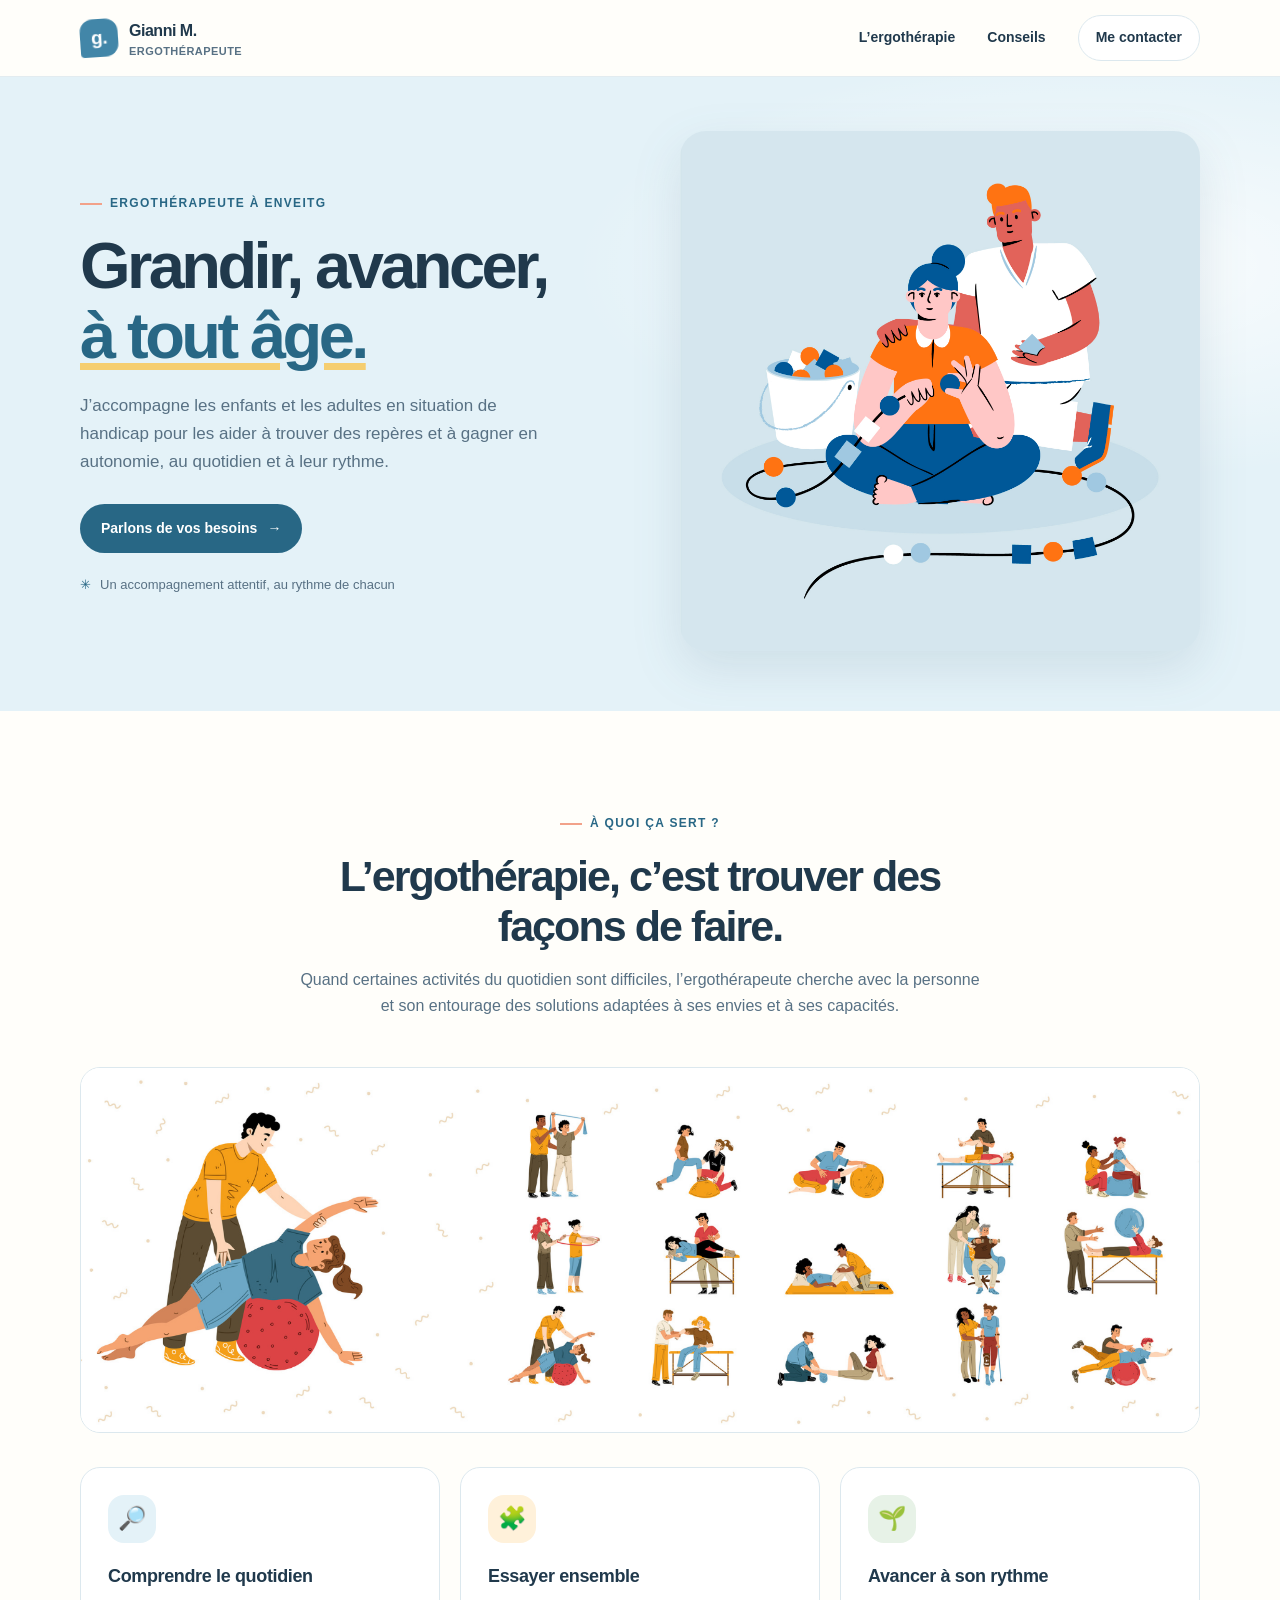
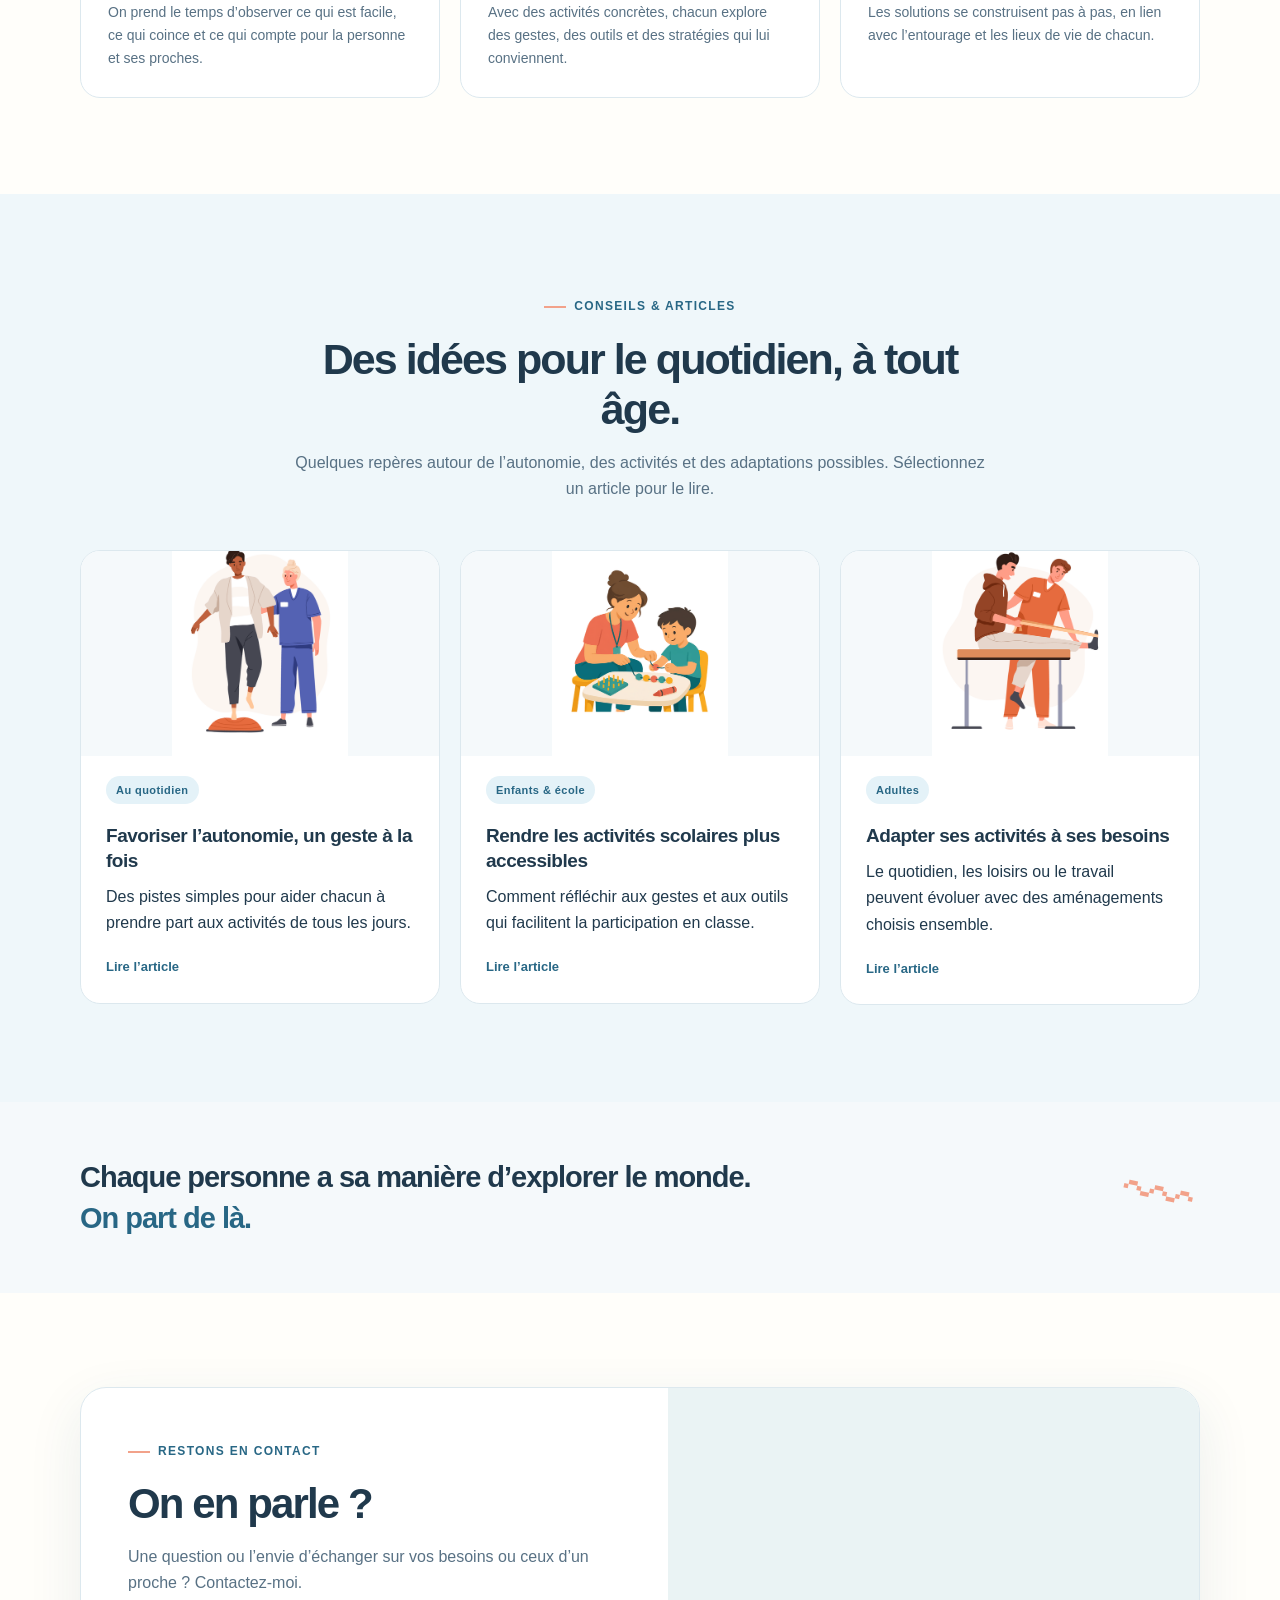
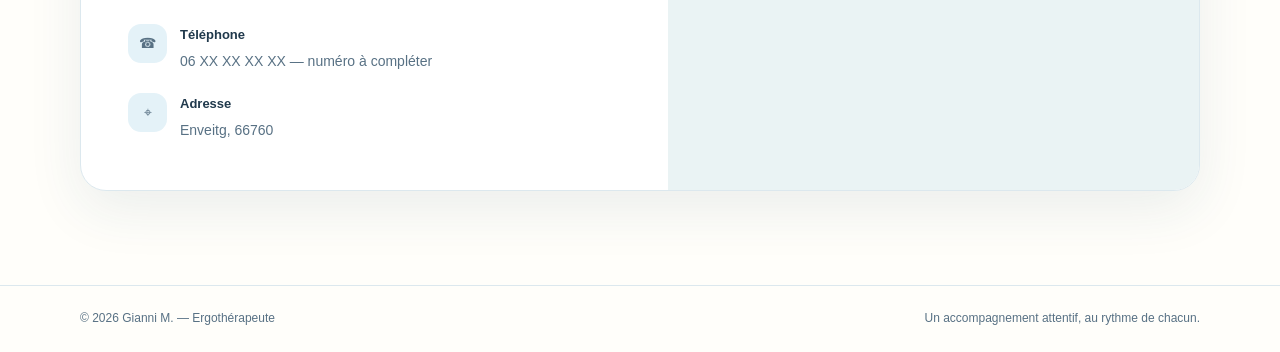
==== index.html @ ee111bc8 "Créer le site de Gianni M. Co-authored-by: Copilot <223556219+Copilot@users.noreply.github.com>" ====
﻿<!doctype html>
<html lang="fr">
<head>
  <meta charset="utf-8">
  <meta name="viewport" content="width=device-width, initial-scale=1">
  <meta name="theme-color" content="#f3f8fc">
  <meta name="description" content="Gianni M., ergothérapeute à Enveitg. Un accompagnement attentif pour aider les enfants et les adultes à gagner en autonomie au quotidien.">
  <title>Gianni M. — Ergothérapeute à Enveitg</title>
  <link rel="stylesheet" href="css/style.css">

</head>
<body>
  <header class="topbar">
    <nav class="nav wrap" aria-label="Navigation principale">
      <a class="brand" href="#" aria-label="Gianni M., accueil">
        <span class="brand-mark" aria-hidden="true">g.</span>
        <span>Gianni M.<small>ERGOTHÉRAPEUTE</small></span>
      </a>
      <div class="nav-links">
        <a href="#ergotherapie">L’ergothérapie</a>
        <a href="#conseils">Conseils</a>
        <a class="nav-contact" href="#contact">Me contacter</span></a>
      </div>
    </nav>
  </header>

  <main>
    <section class="hero" aria-labelledby="hero-title">
      <div class="hero-grid wrap">
        <div class="hero-copy">
          <p class="eyebrow">Ergothérapeute à Enveitg</p>
          <h1 id="hero-title">Grandir, avancer,<br><em>à tout âge.</em></h1>
          <p>J’accompagne les enfants et les adultes en situation de handicap pour les aider à trouver des repères et à gagner en autonomie, au quotidien et à leur rythme.</p>
          <a class="button" href="#contact">Parlons de vos besoins <span aria-hidden="true">→</span></a>
          <div class="hero-note"><span aria-hidden="true">✳</span> Un accompagnement attentif, au rythme de chacun</div>
        </div>
        <img class="hero-image" src="img/hero.jpg" alt="Un professionnel accompagne une enfant lors d’une activité" fetchpriority="high">
      </div>
    </section>

    <section class="section wrap" id="ergotherapie" aria-labelledby="ergo-title">
      <div class="section-heading">
        <p class="eyebrow">À quoi ça sert ?</p>
        <h2 id="ergo-title">L’ergothérapie, c’est trouver des façons de faire.</h2>
        <p>Quand certaines activités du quotidien sont difficiles, l’ergothérapeute cherche avec la personne et son entourage des solutions adaptées à ses envies et à ses capacités.</p>
      </div>
      <img class="explainer-image" src="img/image2.png" alt="Illustrations de personnes de différents âges accompagnées lors d’activités thérapeutiques" loading="lazy" decoding="async">
      <div class="steps">
        <article class="step">
          <div class="step-icon" aria-hidden="true">🔎</div>
          <h3>Comprendre le quotidien</h3>
          <p>On prend le temps d’observer ce qui est facile, ce qui coince et ce qui compte pour la personne et ses proches.</p>
        </article>
        <article class="step">
          <div class="step-icon" aria-hidden="true">🧩</div>
          <h3>Essayer ensemble</h3>
          <p>Avec des activités concrètes, chacun explore des gestes, des outils et des stratégies qui lui conviennent.</p>
        </article>
        <article class="step">
          <div class="step-icon" aria-hidden="true">🌱</div>
          <h3>Avancer à son rythme</h3>
          <p>Les solutions se construisent pas à pas, en lien avec l’entourage et les lieux de vie de chacun.</p>
        </article>
      </div>
    </section>

    <section class="section blog-section" id="conseils" aria-labelledby="conseils-title">
      <div class="section-heading">
        <p class="eyebrow">Conseils &amp; articles</p>
        <h2 id="conseils-title">Des idées pour le quotidien, à tout âge.</h2>
        <p>Quelques repères autour de l’autonomie, des activités et des adaptations possibles. Sélectionnez un article pour le lire.</p>
      </div>
      <div class="article-grid">
        <a class="blog-card blog-card--link" href="article.html?id=autonomie">
          <img class="blog-card-image blog-card-image--daily" src="img/autonomie.png" alt="Un adulte s’exerce à l’équilibre avec l’aide d’une professionnelle" loading="lazy" decoding="async">
          <span class="blog-card-body">
            <span class="blog-category">Au quotidien</span>
            <h3>Favoriser l’autonomie, un geste à la fois</h3>
            <p>Des pistes simples pour aider chacun à prendre part aux activités de tous les jours.</p>
            <span class="blog-readmore">Lire l’article</span>
          </span>
        </a>

        <a class="blog-card blog-card--link" href="article.html?id=ecole">
          <img class="blog-card-image blog-card-image--school" src="img/enfant.png" alt="Un enfant réalise une activité manuelle accompagné par une professionnelle" loading="lazy" decoding="async">
          <span class="blog-card-body">
            <span class="blog-category">Enfants &amp; école</span>
            <h3>Rendre les activités scolaires plus accessibles</h3>
            <p>Comment réfléchir aux gestes et aux outils qui facilitent la participation en classe.</p>
            <span class="blog-readmore">Lire l’article</span>
          </span>
        </a>

        <a class="blog-card blog-card--link" href="article.html?id=adultes">
          <img class="blog-card-image blog-card-image--adult" src="img/exercices.png" alt="Un adulte s’exerce avec l’aide d’un professionnel" loading="lazy" decoding="async">
          <span class="blog-card-body">
            <span class="blog-category">Adultes</span>
            <h3>Adapter ses activités à ses besoins</h3>
            <p>Le quotidien, les loisirs ou le travail peuvent évoluer avec des aménagements choisis ensemble.</p>
            <span class="blog-readmore">Lire l’article</span>
          </span>
        </a>
      </div>
    </section>

    <aside class="quote-band" aria-label="Une approche personnalisée">
      <div class="quote-inner wrap">
        <p>Chaque personne a sa manière d’explorer le monde. <span>On part de là.</span></p>
        <span class="quote-doodle" aria-hidden="true">〰</span>
      </div>
    </aside>

    <section class="contact-section wrap" id="contact" aria-labelledby="contact-title">
      <div class="contact-card">
        <div class="contact-copy">
          <p class="eyebrow">Restons en contact</p>
          <h2 id="contact-title">On en parle ?</h2>
          <p>Une question ou l’envie d’échanger sur vos besoins ou ceux d’un proche ? Contactez-moi.</p>
          <div class="contact-list">
            <div class="contact-item">
              <span class="contact-symbol" aria-hidden="true">☎</span>
              <div><strong>Téléphone</strong><span>06 XX XX XX XX — numéro à compléter</span></div>
            </div>
            <div class="contact-item">
              <span class="contact-symbol" aria-hidden="true">⌖</span>
              <div><strong>Adresse</strong><span>Enveitg, 66760</span></div>
            </div>
          </div>
        </div>
        <div class="map-panel">
          <iframe
            src="https://www.google.com/maps?q=Enveitg%2066760&output=embed"
            title="Carte Google Maps d’Enveitg, 66760"
            loading="lazy"
            referrerpolicy="no-referrer-when-downgrade"
            allowfullscreen>
          </iframe>
        </div>
      </div>
    </section>
  </main>

  <footer>
    <div class="footer-inner wrap">
      <span>© <span id="year">2026</span> Gianni M. — Ergothérapeute</span>
      <span>Un accompagnement attentif, au rythme de chacun.</span>
    </div>
  </footer>

  <script src="js/main.js" defer></script>
</body>
</html>
---- css/style.css ----
:root {
  color-scheme: light;
  --ink: #20394c;
  --muted: #587184;
  --blue: #4286a8;
  --blue-dark: #286785;
  --sky: #e4f2f8;
  --paper: #fffefa;
  --line: #dce8ee;
  --coral: #f2a28a;
  --yellow: #f5ce70;
  --green: #bdd9c2;
  --shadow: 0 18px 55px rgba(34, 73, 96, .09);
  font-family: "Trebuchet MS", "Segoe UI", sans-serif;
  font-synthesis: none;
  text-rendering: optimizeLegibility;
}

* { box-sizing: border-box; }

html {
  scroll-behavior: smooth;
  scroll-padding-top: 80px;
}

body {
  margin: 0;
  color: var(--ink);
  background: var(--paper);
  line-height: 1.65;
}

a { color: inherit; }

a:focus-visible {
  outline: 3px solid var(--coral);
  outline-offset: 4px;
  border-radius: 4px;
}

.wrap {
  width: min(1120px, calc(100% - 48px));
  margin-inline: auto;
}

.topbar {
  position: sticky;
  top: 0;
  z-index: 20;
  background: rgba(255, 254, 250, .94);
  border-bottom: 1px solid rgba(220, 232, 238, .8);
}

.nav {
  min-height: 76px;
  display: flex;
  align-items: center;
  justify-content: space-between;
  gap: 24px;
}

.brand {
  display: inline-flex;
  align-items: center;
  gap: 11px;
  color: var(--ink);
  text-decoration: none;
  font-weight: 800;
  letter-spacing: -.03em;
}

.brand-mark {
  width: 38px;
  height: 38px;
  display: grid;
  place-items: center;
  border-radius: 13px 13px 13px 4px;
  background: var(--blue);
  color: white;
  font-size: 19px;
  transform: rotate(-4deg);
}

.brand small {
  display: block;
  color: var(--muted);
  font-size: 11px;
  font-weight: 600;
  letter-spacing: .04em;
  line-height: 1.2;
}

.nav-links {
  display: flex;
  align-items: center;
  gap: 32px;
  font-size: 14px;
  font-weight: 700;
}

.nav-links a {
  text-decoration: none;
}

.nav-links a:hover { color: var(--blue-dark); }

.nav-contact {
  padding: 10px 17px;
  border: 1px solid var(--line);
  border-radius: 999px;
  background: white;
}

.hero {
  overflow: hidden;
  background:
    radial-gradient(ellipse at 86% 30%, rgba(255,255,255,.82), transparent 34%),
    var(--sky);
}

.hero-grid {
  min-height: 580px;
  display: grid;
  grid-template-columns: 1fr 1fr;
  align-items: center;
  gap: 48px;
  padding-block: 54px 60px;
}

.eyebrow {
  display: inline-flex;
  align-items: center;
  gap: 8px;
  margin: 0 0 18px;
  color: var(--blue-dark);
  font-size: 12px;
  font-weight: 800;
  letter-spacing: .11em;
  text-transform: uppercase;
}

.eyebrow::before {
  width: 22px;
  height: 2px;
  content: "";
  background: var(--coral);
}

h1, h2, h3, p { margin-top: 0; }

h1 {
  max-width: 570px;
  margin-bottom: 20px;
  font-size: clamp(42px, 5.3vw, 65px);
  letter-spacing: -.055em;
  line-height: 1.08;
}

h1 em {
  color: var(--blue-dark);
  font-style: normal;
  text-decoration: underline;
  text-decoration-color: var(--yellow);
  text-decoration-thickness: 7px;
  text-underline-offset: 5px;
}

.hero-copy > p:not(.eyebrow) {
  max-width: 475px;
  margin-bottom: 28px;
  color: var(--muted);
  font-size: 17px;
}

.button {
  display: inline-flex;
  align-items: center;
  justify-content: center;
  gap: 10px;
  min-height: 49px;
  padding: 0 21px;
  border-radius: 999px;
  background: var(--blue-dark);
  color: white;
  font-size: 14px;
  font-weight: 800;
  text-decoration: none;
  transition: transform .18s ease, background .18s ease;
}

.button:hover {
  background: #20546e;
  transform: translateY(-2px);
}

.hero-note {
  display: flex;
  align-items: center;
  gap: 9px;
  margin-top: 21px;
  color: var(--muted);
  font-size: 13px;
}

.hero-note span { color: var(--blue-dark); }

.hero-image {
  width: 100%;
  max-width: 520px;
  height: auto;
  justify-self: end;
  border-radius: 26px;
  filter: drop-shadow(0 18px 24px rgba(46, 94, 115, .12));
}

.section {
  padding-block: 96px;
}

.blog-section {
  width: 100%;
  max-width: none;
  padding-inline: max(24px, calc((100% - 1120px) / 2));
  background: #eff7fa;
}

.section-heading {
  max-width: 690px;
  margin: 0 auto 48px;
  text-align: center;
}

.section-heading .eyebrow {
  justify-content: center;
}

h2 {
  margin-bottom: 15px;
  font-size: clamp(32px, 4vw, 43px);
  letter-spacing: -.045em;
  line-height: 1.16;
}

.section-heading > p:last-child {
  margin-bottom: 0;
  color: var(--muted);
  font-size: 16px;
}

.explainer-image {
  display: block;
  width: 100%;
  height: auto;
  margin: 0 auto 34px;
  border: 1px solid var(--line);
  border-radius: 20px;
  background: white;
}

.steps {
  display: grid;
  grid-template-columns: repeat(3, 1fr);
  gap: 20px;
}

.article-grid {
  display: grid;
  grid-template-columns: repeat(3, 1fr);
  align-items: start;
  gap: 20px;
}

.blog-card {
  overflow: hidden;
  border: 1px solid var(--line);
  border-radius: 20px;
  background: white;
  transition: border-color .2s ease, box-shadow .2s ease, transform .2s ease;
}

.blog-card:hover {
  transform: translateY(-4px);
  border-color: #b7d3df;
  box-shadow: 0 14px 34px rgba(34, 73, 96, .10);
}

.blog-card--link {
  display: flex;
  flex-direction: column;
  text-decoration: none;
  color: inherit;
}

.blog-card-body {
  display: flex;
  min-height: 0;
  flex: 1;
  flex-direction: column;
  padding: 0 25px 25px;
}

.blog-card-body p { margin-bottom: 20px; }

.blog-card-image {
  display: block;
  width: calc(100% + 50px);
  height: 230px;
  max-width: none;
  margin: -25px -25px 20px;
  object-fit: contain;
  background: #f5f9fb;
}

.blog-card--link:focus-visible {
  outline: 3px solid var(--coral);
  outline-offset: 3px;
}

.blog-category {
  align-self: flex-start;
  margin-bottom: 20px;
  padding: 5px 10px;
  border-radius: 999px;
  background: var(--sky);
  color: var(--blue-dark);
  font-size: 11px;
  font-weight: 800;
  letter-spacing: .04em;
}

.blog-card h3 {
  margin-bottom: 10px;
  font-size: 19px;
  letter-spacing: -.025em;
  line-height: 1.3;
}

.blog-card summary p {
  margin-bottom: 20px;
  color: var(--muted);
  font-size: 14px;
}

.blog-readmore {
  display: flex;
  align-items: center;
  margin-top: auto;
  color: var(--blue-dark);
  font-size: 13px;
  font-weight: 800;
}

/* ---------- Page article ---------- */

.article-page {
  padding-block: 64px 96px;
  max-width: 780px;
}

.article-back {
  display: inline-flex;
  align-items: center;
  gap: 8px;
  margin-bottom: 30px;
  color: var(--muted);
  font-size: 14px;
  font-weight: 700;
  text-decoration: none;
}

.article-back:hover { color: var(--blue-dark); }

.article-page .blog-category { margin-bottom: 18px; }

.article-page h1 {
  max-width: none;
  margin-bottom: 26px;
  font-size: clamp(34px, 5vw, 50px);
}

.article-hero {
  display: block;
  width: auto;
  max-width: 100%;
  max-height: 380px;
  height: auto;
  margin: 0 auto 36px;
  border: 1px solid var(--line);
  border-radius: 20px;
  background: white;
  object-fit: contain;
}

.article-body {
  color: var(--muted);
  font-size: 16px;
}

.article-body p + p { margin-top: 18px; }

@media (max-width: 760px) {
  .article-page { padding-block: 42px 70px; }
}

.step {
  min-height: 230px;
  padding: 27px;
  border: 1px solid var(--line);
  border-radius: 20px;
  background: white;
}

.step-icon {
  width: 48px;
  height: 48px;
  display: grid;
  place-items: center;
  margin-bottom: 19px;
  border-radius: 16px;
  background: var(--sky);
  font-size: 23px;
}

.step:nth-child(2) .step-icon { background: #fff1da; }
.step:nth-child(3) .step-icon { background: #e7f2e7; }

.step h3 {
  margin-bottom: 9px;
  font-size: 18px;
  letter-spacing: -.02em;
}

.step p {
  margin-bottom: 0;
  color: var(--muted);
  font-size: 14px;
}

.quote-band {
  padding-block: 55px;
  background: #f5f9fb;
}

.quote-inner {
  display: flex;
  align-items: center;
  justify-content: space-between;
  gap: 32px;
}

.quote-inner p {
  max-width: 700px;
  margin: 0;
  font-size: clamp(21px, 3vw, 29px);
  font-weight: 700;
  letter-spacing: -.035em;
  line-height: 1.4;
}

.quote-inner p span { color: var(--blue-dark); }

.quote-doodle {
  flex: 0 0 78px;
  color: var(--coral);
  font-size: 70px;
  line-height: 1;
  transform: rotate(12deg);
}

.contact-section {
  padding-block: 94px;
}

.contact-card {
  display: grid;
  grid-template-columns: 1.05fr .95fr;
  overflow: hidden;
  border: 1px solid var(--line);
  border-radius: 26px;
  background: white;
  box-shadow: var(--shadow);
}

.contact-copy {
  padding: 47px;
}

.contact-copy h2 { font-size: clamp(32px, 4vw, 42px); }
.contact-copy > p:not(.eyebrow) { color: var(--muted); }

.contact-list {
  display: grid;
  gap: 19px;
  margin-top: 28px;
}

.contact-item {
  display: flex;
  align-items: flex-start;
  gap: 13px;
}

.contact-symbol {
  width: 39px;
  height: 39px;
  flex: 0 0 39px;
  display: grid;
  place-items: center;
  border-radius: 13px;
  background: var(--sky);
  color: var(--blue-dark);
}

.contact-item strong {
  display: block;
  margin-bottom: 2px;
  font-size: 13px;
}

.contact-item span, .contact-item a {
  color: var(--muted);
  font-size: 14px;
}

.contact-item a { text-decoration-color: #b6d2df; }

.map-panel {
  min-height: 390px;
  overflow: hidden;
  background: #eaf3f4;
}

.map-panel iframe {
  display: block;
  width: 100%;
  height: 390px;
  border: 0;
}

footer {
  padding-block: 23px;
  border-top: 1px solid var(--line);
  color: var(--muted);
  font-size: 12px;
}

.footer-inner {
  display: flex;
  justify-content: space-between;
  gap: 16px;
}

/* ---------- Animations ---------- */

/* Apparition au scroll (déclenchée par JS via .reveal / .is-visible) */
.reveal {
  opacity: 0;
  transform: translateY(26px);
  transition: opacity .7s ease, transform .7s cubic-bezier(.22, .61, .36, 1);
  transition-delay: var(--reveal-delay, 0s);
  will-change: opacity, transform;
}

.reveal.is-visible {
  opacity: 1;
  transform: none;
}

.blog-card--link.reveal.is-visible:hover {
  transform: translateY(-4px);
}

/* Image hero : légère montée + zoom entrant */
.hero-image.reveal {
  transform: translateY(26px) scale(.96);
}

.hero-image.reveal.is-visible {
  transform: none;
  transition: opacity .7s ease, transform .9s cubic-bezier(.22, .61, .36, 1);
}

/* Lueur pulsante derrière le brand-mark */
@keyframes markPulse {
  0%, 100% { box-shadow: 0 0 0 0 rgba(66, 134, 168, .35); }
  50%      { box-shadow: 0 0 0 9px rgba(66, 134, 168, 0); }
}

.brand-mark {
  animation: markPulse 2.8s ease-in-out infinite;
}

/* Hover doux sur les cartes */
.step,
.contact-item {
  transition: transform .3s ease, box-shadow .3s ease;
}

.step:hover {
  transform: translateY(-5px);
  box-shadow: 0 14px 34px rgba(34, 73, 96, .10);
}

/* La flèche du doodle qui ondule doucement */
@keyframes doodleWave {
  0%, 100% { transform: rotate(12deg) translateY(0); }
  50%      { transform: rotate(7deg) translateY(-8px); }
}

.quote-doodle {
  animation: doodleWave 3s ease-in-out infinite;
}

/* Barre de progression de lecture en haut de page */
.scroll-progress {
  position: fixed;
  inset: 0 0 auto 0;
  height: 3px;
  z-index: 99;
  background: linear-gradient(90deg, var(--coral), var(--yellow), var(--blue));
  transform-origin: 0 50%;
  transform: scaleX(0);
  pointer-events: none;
}

@media (max-width: 760px) {
  .wrap { width: min(100% - 36px, 540px); }
  .nav { min-height: 68px; }
  .nav-links { gap: 14px; font-size: 13px; }
  .nav-links a:first-child { display: none; }
  .nav-contact { padding: 8px 13px; }
  .hero-grid {
    min-height: auto;
    grid-template-columns: 1fr;
    gap: 16px;
    padding-block: 55px 35px;
  }
  .hero-copy { position: relative; z-index: 1; }
  h1 { max-width: 520px; font-size: clamp(42px, 10vw, 59px); }
  .hero-copy > p:not(.eyebrow) { font-size: 16px; }
  .hero-image { width: min(100%, 440px); justify-self: center; }
  .section, .contact-section { padding-block: 70px; }
  .blog-section { padding-inline: 18px; }
  .section-heading { margin-bottom: 32px; }
  .steps { grid-template-columns: 1fr; gap: 13px; }
  .article-grid { grid-template-columns: 1fr; gap: 13px; }
  .blog-card-image { height: 230px; }
  .step { min-height: auto; padding: 23px; }
  .step-icon { margin-bottom: 13px; }
  .quote-band { padding-block: 39px; }
  .quote-inner { gap: 12px; }
  .quote-doodle { flex-basis: 45px; font-size: 48px; }
  .contact-card { grid-template-columns: 1fr; }
  .contact-copy { padding: 31px 25px; }
  .map-panel, .map-panel iframe { min-height: 270px; height: 270px; }
}

@media (max-width: 380px) {
  .brand { gap: 7px; font-size: 14px; }
  .brand-mark { width: 34px; height: 34px; }
  .nav-links { gap: 8px; font-size: 12px; }
}

@media (prefers-reduced-motion: reduce) {
  *, *::before, *::after {
    scroll-behavior: auto !important;
    transition-duration: .01ms !important;
    animation-duration: .01ms !important;
    animation-iteration-count: 1 !important;
  }
}
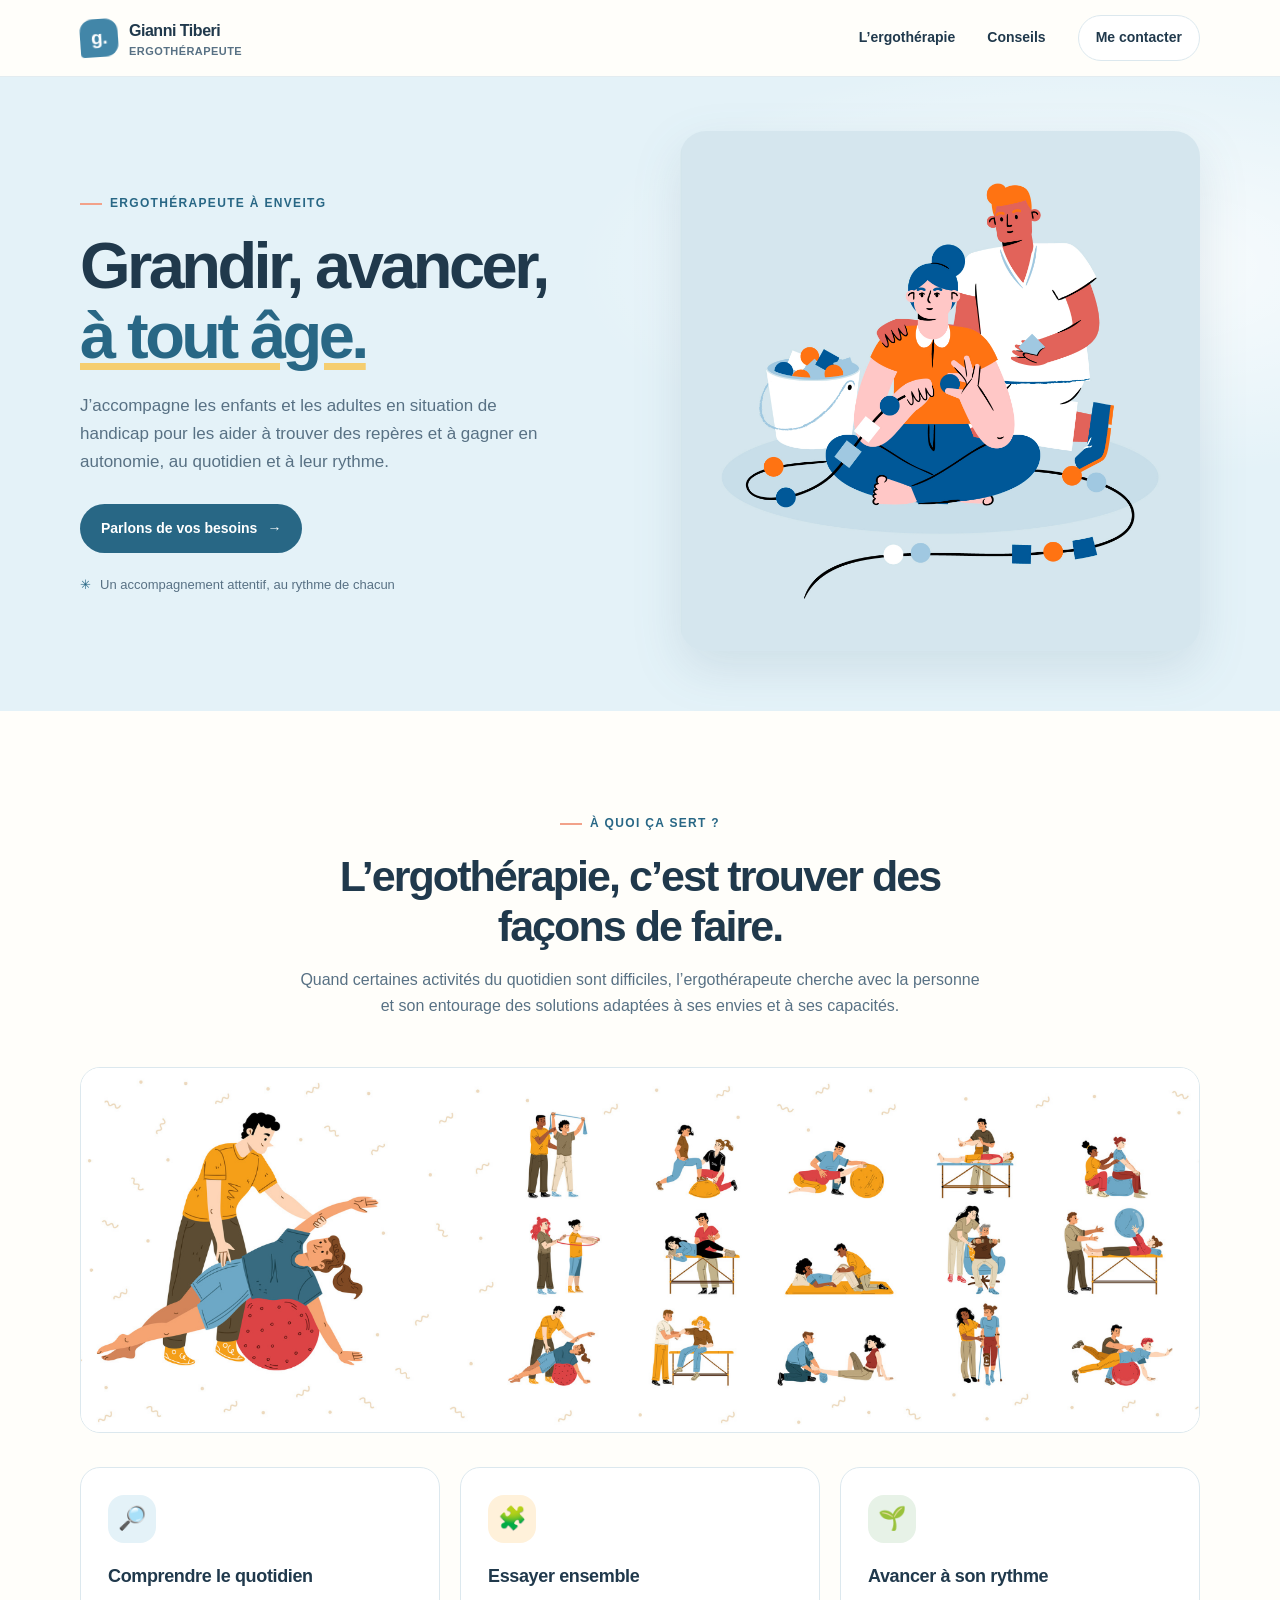
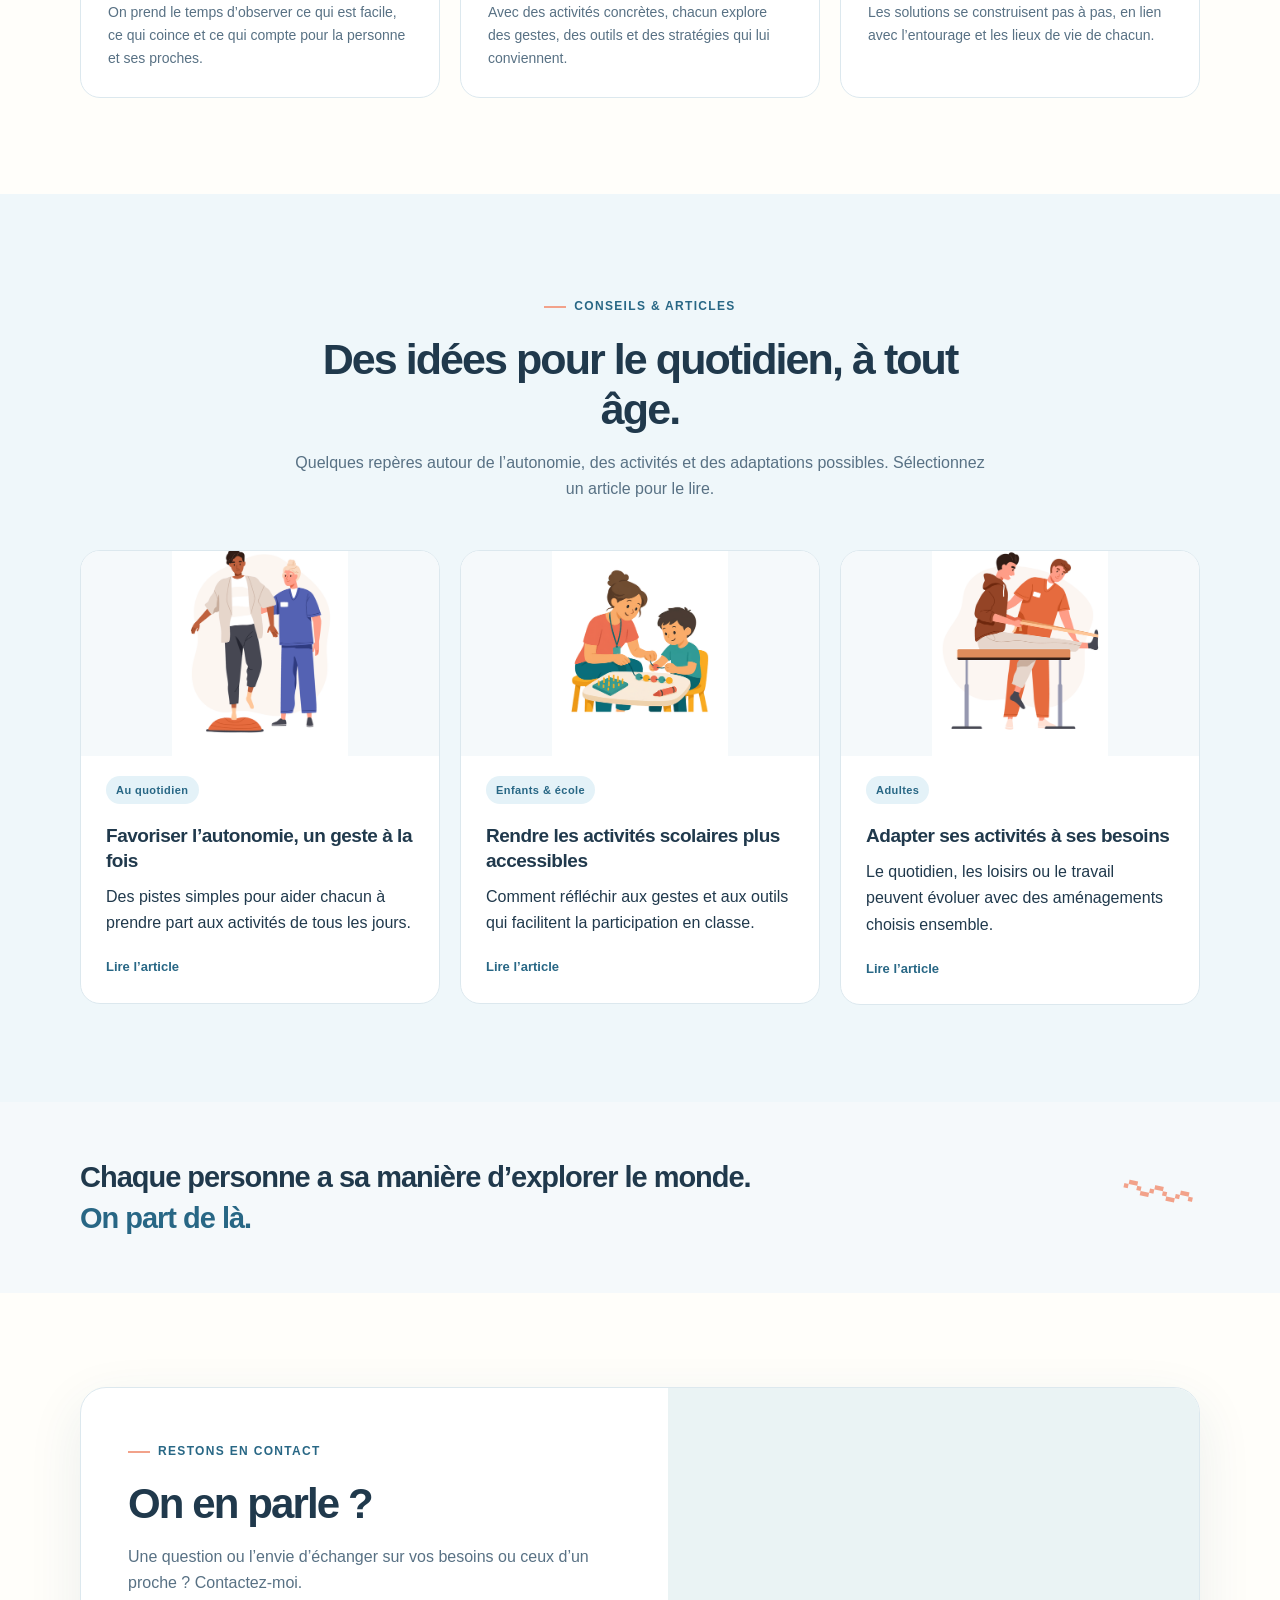
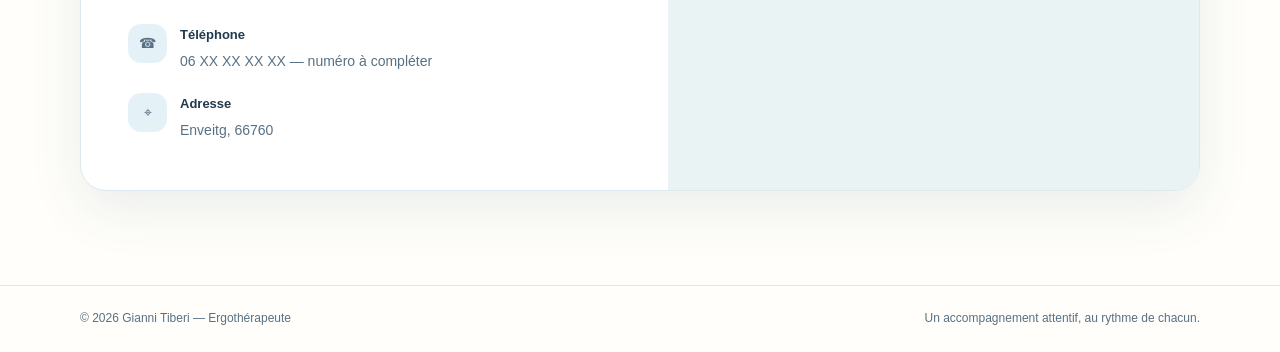
==== commit 82345b38: "changement nom" ====
--- a/index.html
+++ b/index.html
@@ -4,17 +4,17 @@
   <meta charset="utf-8">
   <meta name="viewport" content="width=device-width, initial-scale=1">
   <meta name="theme-color" content="#f3f8fc">
-  <meta name="description" content="Gianni M., ergothérapeute à Enveitg. Un accompagnement attentif pour aider les enfants et les adultes à gagner en autonomie au quotidien.">
-  <title>Gianni M. — Ergothérapeute à Enveitg</title>
+  <meta name="description" content="Gianni Tiberi, ergothérapeute à Enveitg. Un accompagnement attentif pour aider les enfants et les adultes à gagner en autonomie au quotidien.">
+  <title>Gianni Tiberi — Ergothérapeute à Enveitg</title>
   <link rel="stylesheet" href="css/style.css">
 
 </head>
 <body>
   <header class="topbar">
     <nav class="nav wrap" aria-label="Navigation principale">
-      <a class="brand" href="#" aria-label="Gianni M., accueil">
+      <a class="brand" href="#" aria-label="Gianni Tiberi, accueil">
         <span class="brand-mark" aria-hidden="true">g.</span>
-        <span>Gianni M.<small>ERGOTHÉRAPEUTE</small></span>
+        <span>Gianni Tiberi<small>ERGOTHÉRAPEUTE</small></span>
       </a>
       <div class="nav-links">
         <a href="#ergotherapie">L’ergothérapie</a>
@@ -142,7 +142,7 @@
 
   <footer>
     <div class="footer-inner wrap">
-      <span>© <span id="year">2026</span> Gianni M. — Ergothérapeute</span>
+      <span>© <span id="year">2026</span> Gianni Tiberi — Ergothérapeute</span>
       <span>Un accompagnement attentif, au rythme de chacun.</span>
     </div>
   </footer>
